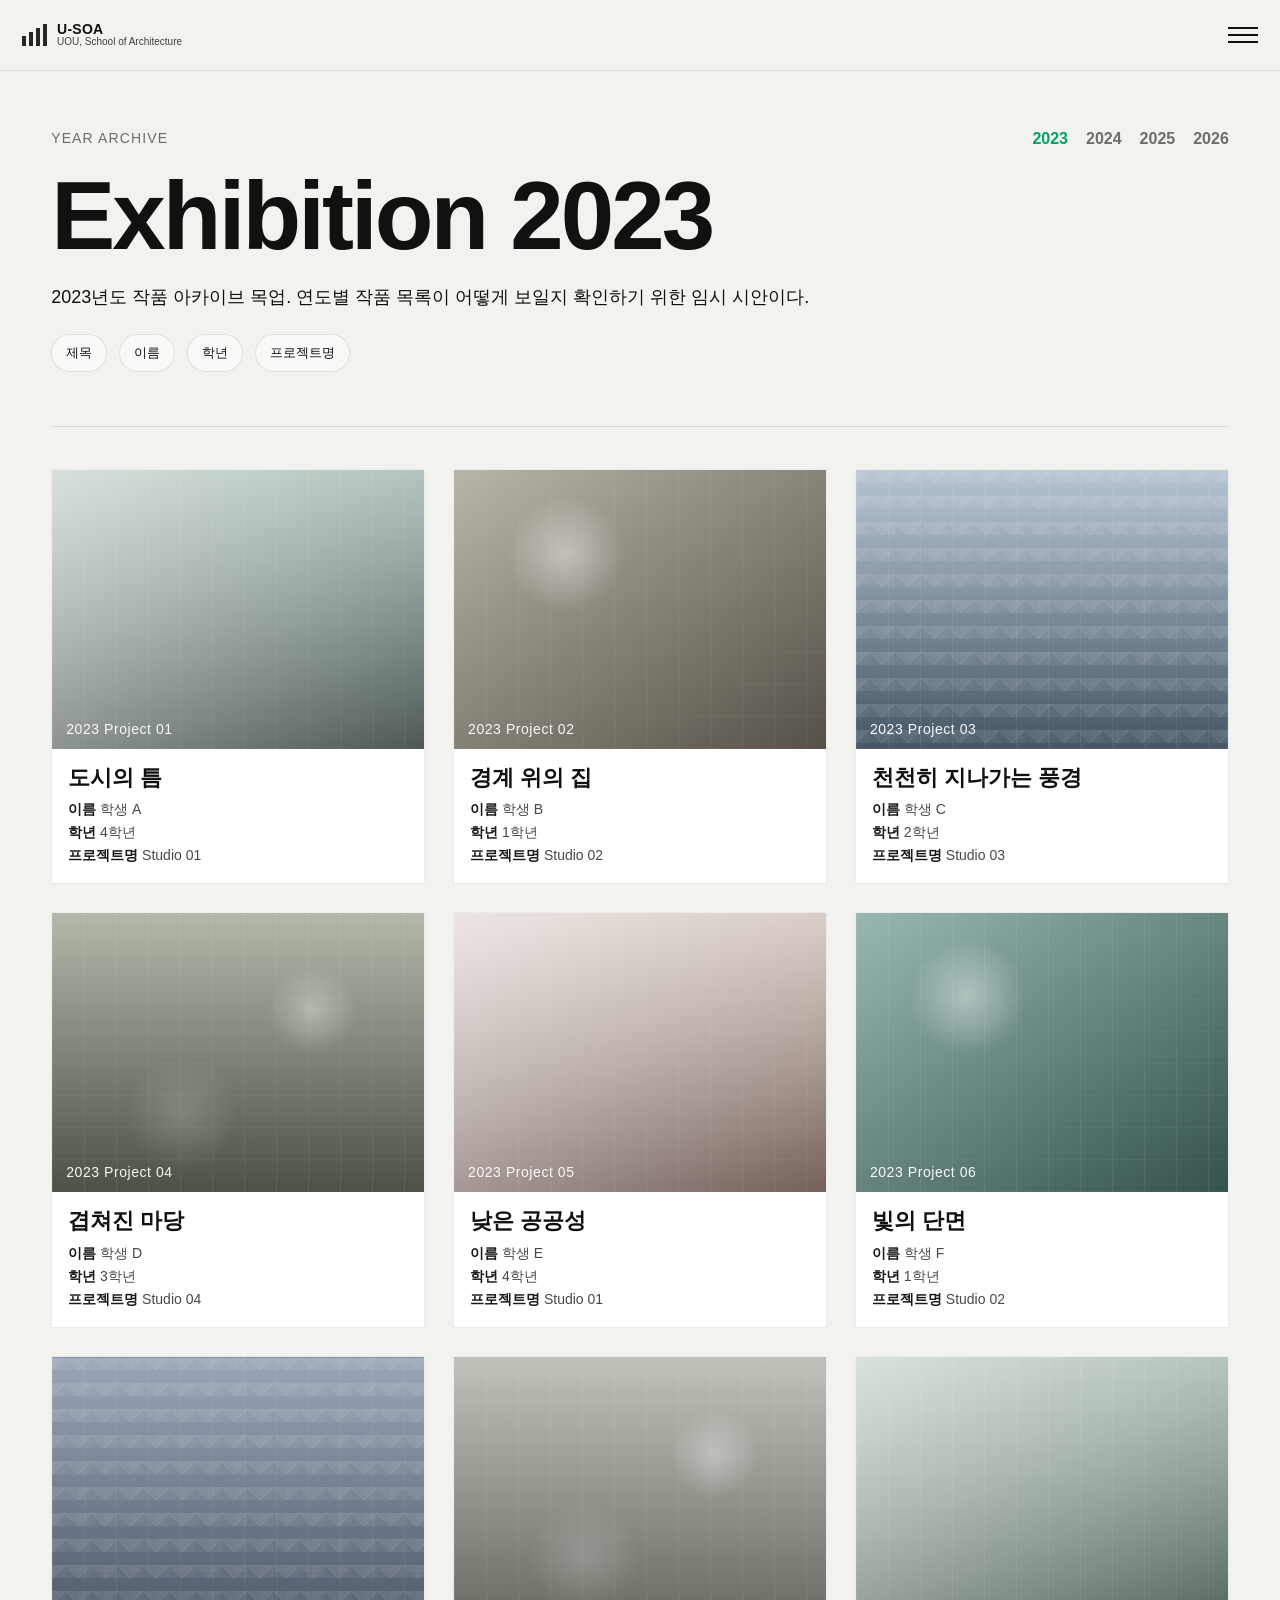
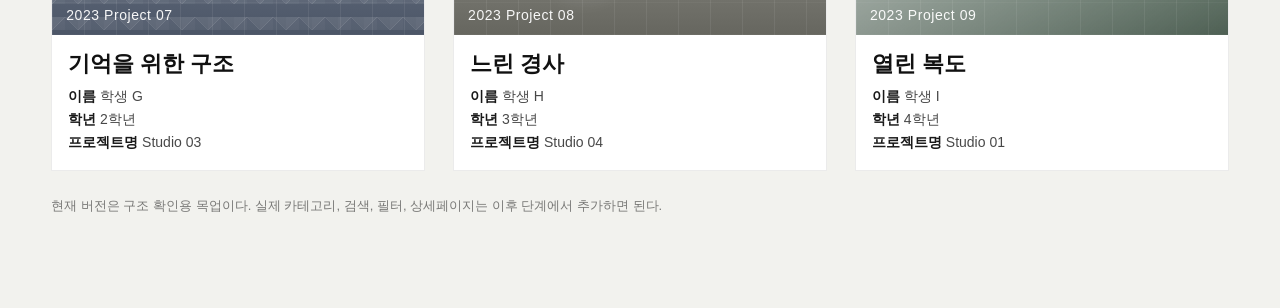
==== archive.html @ 6db90066 "Initial commit" ====
<!DOCTYPE html>
<html lang="ko">
<head>
  <meta charset="UTF-8" />
  <meta name="viewport" content="width=device-width, initial-scale=1.0" />
  <title>U-SOA Archive Year</title>
  <link rel="stylesheet" href="style.css" />
</head>
<body class="archive">
  <header class="site-header site-header--archive">
    <a class="brand brand-link" href="index.html" aria-label="메인 페이지로 이동">
  <div class="brand-mark" aria-hidden="true">
    <span></span><span></span><span></span><span></span>
  </div>
  <div class="brand-text">
    <div class="brand-title">U-SOA</div>
    <div class="brand-subtitle">UOU, School of Architecture</div>
  </div>
</a>

    <button class="menu-button" type="button" aria-label="menu">
      <span></span>
      <span></span>
      <span></span>
    </button>
  </header>

  <main class="archive-shell">
    <section class="archive-hero">
      <div class="archive-topline">
        <div class="archive-kicker">Year Archive</div>

        <nav class="archive-year-nav" aria-label="Year navigation">
          <a class="archive-year-link" data-year="2023" href="archive.html?year=2023">2023</a>
          <a class="archive-year-link" data-year="2024" href="archive.html?year=2024">2024</a>
          <a class="archive-year-link" data-year="2025" href="archive.html?year=2025">2025</a>
          <a class="archive-year-link" data-year="2026" href="archive.html?year=2026">2026</a>
        </nav>
      </div>

      <div>
        <h1 class="archive-title">Exhibition <span id="archive-year">2023</span></h1>
      </div>

      <p class="archive-description" id="archive-description">
        2023년도 작품 아카이브 목업. 연도별 작품 목록이 어떻게 보일지 확인하기 위한 임시 시안이다.
      </p>

      <div class="archive-meta-row">
        <span class="archive-chip">제목</span>
        <span class="archive-chip">이름</span>
        <span class="archive-chip">학년</span>
        <span class="archive-chip">프로젝트명</span>
      </div>
    </section>

    <section class="archive-grid-section">
      <div class="archive-grid" id="archive-grid"></div>
      <p class="archive-note">
        현재 버전은 구조 확인용 목업이다. 실제 카테고리, 검색, 필터, 상세페이지는 이후 단계에서 추가하면 된다.
      </p>
    </section>
  </main>

  <script src="script.js"></script>
</body>
</html>
---- style.css ----
:root {
  --bg-dark: #050505;
  --text-light: #f4f4f1;
  --text-muted: rgba(255, 255, 255, 0.75);
  --accent: #00a36b;
  --line-light: rgba(255, 255, 255, 0.12);
  --archive-bg: #f2f2ee;
  --archive-text: #111111;
  --archive-line: rgba(0, 0, 0, 0.1);
  --card-bg: #ffffff;
}

* {
  box-sizing: border-box;
}

html, body {
  margin: 0;
  padding: 0;
}

body {
  font-family:
    "Pretendard",
    "Noto Sans KR",
    "Apple SD Gothic Neo",
    "Malgun Gothic",
    "Segoe UI",
    Arial,
    sans-serif;
}

button,
a {
  font: inherit;
}

img {
  display: block;
  max-width: 100%;
}

/* -------------------- HOME -------------------- */

body.home {
  min-height: 100vh;
  background: var(--bg-dark);
  color: var(--text-light);
  position: relative;
  overflow: hidden;
}

.home-bg,
.home-overlay {
  position: fixed;
  inset: 0;
  pointer-events: none;
}

.home-bg {
  opacity: 0;
  transform: scale(1.03);
  transition:
    opacity 0.45s ease,
    transform 0.8s ease,
    background-image 0.45s ease;
  background-size: cover;
  background-position: center;
}

.home-overlay {
  background:
    linear-gradient(to bottom, rgba(0, 0, 0, 0.28), rgba(0, 0, 0, 0.5)),
    radial-gradient(circle at center, rgba(0, 0, 0, 0.08), rgba(0, 0, 0, 0.55));
}

body.home.bg-active .home-bg {
  opacity: 0.72;
  transform: scale(1);
}

body.home.bg-2023 .home-bg {
  background-image: url("2023.jpg");
}

body.home.bg-2024 .home-bg {
  background-image: url("2024.jpg");
}

body.home.bg-2025 .home-bg {
  background-image: url("2025.jpg");
}

body.home.bg-2026 .home-bg {
  background-image: url("2026.jpg");
}

.site-header {
  position: fixed;
  top: 0;
  left: 0;
  width: 100%;
  z-index: 20;
  padding: 18px 22px;
  display: flex;
  align-items: center;
  justify-content: space-between;
}

.site-header--home {
  color: var(--text-light);
}

.brand {
  display: flex;
  align-items: center;
  gap: 10px;
}

.brand-mark {
  display: flex;
  gap: 3px;
  align-items: flex-end;
  height: 22px;
}

.brand-mark span {
  width: 4px;
  background: currentColor;
  opacity: 0.9;
  display: block;
}

.brand-mark span:nth-child(1) { height: 10px; }
.brand-mark span:nth-child(2) { height: 14px; }
.brand-mark span:nth-child(3) { height: 18px; }
.brand-mark span:nth-child(4) { height: 22px; }

.brand-text {
  line-height: 1.05;
}

.brand-title {
  font-size: 14px;
  font-weight: 700;
  letter-spacing: 0.02em;
}

.brand-subtitle {
  font-size: 10px;
  opacity: 0.8;
}

.menu-button {
  width: 42px;
  height: 34px;
  background: transparent;
  border: 0;
  padding: 0;
  cursor: pointer;
  display: grid;
  align-content: center;
  gap: 5px;
}

.menu-button span {
  display: block;
  height: 2px;
  width: 30px;
  background: currentColor;
  margin-left: auto;
}

.home-main {
  min-height: 100vh;
  display: grid;
  place-items: center;
  padding: 120px 20px 120px;
  position: relative;
  z-index: 5;
}

.year-list {
  display: flex;
  flex-direction: column;
  align-items: center;
  gap: 18px;
}

.year-link {
  background: transparent;
  border: 0;
  color: var(--text-light);
  cursor: pointer;
  font-size: clamp(2rem, 5vw, 3rem);
  line-height: 0.95;
  padding: 0;
  transition:
    transform 0.28s ease,
    color 0.28s ease,
    opacity 0.28s ease,
    text-shadow 0.28s ease;
  transform-origin: center;
  opacity: 0.88;
}

.year-link:hover,
.year-link:focus-visible,
.year-link.active {
  color: var(--accent);
  transform: scale(1.55);
  opacity: 1;
  text-shadow: 0 0 24px rgba(0, 163, 107, 0.2);
  outline: none;
}

.home-footer {
  position: fixed;
  bottom: 16px;
  left: 50%;
  transform: translateX(-50%);
  text-align: center;
  z-index: 10;
  color: var(--text-light);
  font-size: 12px;
  line-height: 1.35;
  opacity: 0.92;
  padding: 0 20px;
}

/* -------------------- ARCHIVE -------------------- */

body.archive {
  min-height: 100vh;
  background: var(--archive-bg);
  color: var(--archive-text);
}

.site-header--archive {
  background: rgba(242, 242, 238, 0.92);
  backdrop-filter: blur(8px);
  border-bottom: 1px solid var(--archive-line);
  color: var(--archive-text);
}

.site-header--archive .menu-button span {
  background: var(--archive-text);
}

.archive-shell {
  width: min(1280px, 92vw);
  margin: 0 auto;
}

.archive-hero {
  padding-top: 130px;
  padding-bottom: 54px;
  display: grid;
  gap: 22px;
  border-bottom: 1px solid var(--archive-line);
}

.archive-topline {
  display: flex;
  align-items: flex-start;
  justify-content: space-between;
  gap: 24px;
  flex-wrap: wrap;
}

.archive-kicker {
  font-size: 14px;
  letter-spacing: 0.08em;
  text-transform: uppercase;
  color: rgba(0, 0, 0, 0.55);
}

.archive-year-nav {
  display: flex;
  flex-wrap: wrap;
  gap: 18px;
}

.archive-year-nav a {
  color: rgba(0, 0, 0, 0.55);
  text-decoration: none;
  font-size: 16px;
  font-weight: 600;
  transition: color 0.2s ease;
}

.archive-year-nav a:hover,
.archive-year-nav a:focus-visible,
.archive-year-nav a.is-current {
  color: var(--accent);
  outline: none;
}

.archive-title {
  font-size: clamp(3rem, 8vw, 6rem);
  line-height: 0.95;
  margin: 0;
  font-weight: 700;
  letter-spacing: -0.03em;
}

.archive-description {
  margin: 0;
  font-size: 18px;
  line-height: 1.6;
  max-width: 760px;
}

.archive-meta-row {
  display: flex;
  gap: 12px;
  flex-wrap: wrap;
}

.archive-chip {
  border: 1px solid var(--archive-line);
  padding: 9px 14px;
  border-radius: 999px;
  font-size: 13px;
  background: rgba(255, 255, 255, 0.55);
}

.archive-grid-section {
  padding: 42px 0 80px;
}

.archive-grid {
  display: grid;
  grid-template-columns: repeat(3, minmax(0, 1fr));
  gap: 28px;
}

.archive-card {
  background: var(--card-bg);
  border: 1px solid rgba(0, 0, 0, 0.08);
  transition:
    transform 0.25s ease,
    box-shadow 0.25s ease,
    border-color 0.25s ease;
}

.archive-card:hover {
  transform: translateY(-4px);
  box-shadow: 0 16px 32px rgba(0, 0, 0, 0.07);
  border-color: rgba(0, 0, 0, 0.14);
}

.card-thumb {
  aspect-ratio: 4 / 3;
  position: relative;
  overflow: hidden;
  background:
    linear-gradient(135deg, rgba(255,255,255,0.65), rgba(255,255,255,0.08)),
    linear-gradient(180deg, var(--thumb-soft), var(--thumb-dark));
}

.card-thumb::before {
  content: "";
  position: absolute;
  inset: 0;
  background:
    repeating-linear-gradient(
      90deg,
      rgba(255,255,255,0.14) 0px,
      rgba(255,255,255,0.14) 1px,
      transparent 1px,
      transparent 32px
    ),
    repeating-linear-gradient(
      0deg,
      rgba(255,255,255,0.08) 0px,
      rgba(255,255,255,0.08) 1px,
      transparent 1px,
      transparent 32px
    );
  opacity: 0.5;
}

.card-thumb::after {
  content: attr(data-label);
  position: absolute;
  left: 14px;
  bottom: 12px;
  font-size: 14px;
  color: rgba(255,255,255,0.95);
  letter-spacing: 0.04em;
}

.card-thumb.pattern-b {
  background:
    radial-gradient(circle at 30% 30%, rgba(255,255,255,0.4), transparent 18%),
    linear-gradient(145deg, var(--thumb-soft), var(--thumb-dark));
}

.card-thumb.pattern-c {
  background:
    linear-gradient(135deg, rgba(255,255,255,0.12) 25%, transparent 25%),
    linear-gradient(225deg, rgba(255,255,255,0.1) 25%, transparent 25%),
    linear-gradient(315deg, rgba(255,255,255,0.08) 25%, transparent 25%),
    linear-gradient(45deg, rgba(255,255,255,0.05) 25%, transparent 25%),
    linear-gradient(180deg, var(--thumb-soft), var(--thumb-dark));
  background-size: 26px 26px, 26px 26px, 26px 26px, 26px 26px, cover;
  background-position: 0 0, 0 0, 13px 13px, 13px 13px, center;
}

.card-thumb.pattern-d {
  background:
    radial-gradient(circle at 70% 35%, rgba(255,255,255,0.32), transparent 14%),
    radial-gradient(circle at 35% 72%, rgba(255,255,255,0.16), transparent 18%),
    linear-gradient(180deg, var(--thumb-soft), var(--thumb-dark));
}

.card-body {
  padding: 16px 16px 18px;
}

.card-title {
  margin: 0 0 10px;
  font-size: 22px;
  line-height: 1.2;
  font-weight: 700;
}

.card-meta {
  display: grid;
  gap: 5px;
  font-size: 14px;
  color: rgba(0, 0, 0, 0.72);
}

.card-meta span strong {
  font-weight: 700;
  color: rgba(0, 0, 0, 0.9);
}

.archive-note {
  margin-top: 26px;
  font-size: 13px;
  color: rgba(0, 0, 0, 0.5);
}

@media (max-width: 1100px) {
  .archive-grid {
    grid-template-columns: repeat(2, minmax(0, 1fr));
  }
}

@media (max-width: 720px) {
  .site-header {
    padding: 16px 14px;
  }

  .brand-title {
    font-size: 13px;
  }

  .brand-subtitle {
    font-size: 9px;
  }

  .year-link {
    font-size: clamp(1.8rem, 10vw, 2.8rem);
  }

  .year-list {
    gap: 16px;
  }

  .home-footer {
    font-size: 11px;
    bottom: 14px;
  }

  .archive-hero {
    padding-top: 112px;
    padding-bottom: 34px;
  }

  .archive-description {
    font-size: 16px;
  }

  .archive-grid {
    grid-template-columns: 1fr;
    gap: 20px;
  }

  .archive-year-nav {
    gap: 12px;
  }

  .archive-year-nav a {
    font-size: 15px;
  }
}

.site-header .brand-link,
.site-header .brand-link:visited,
.site-header .brand-link:hover,
.site-header .brand-link:active {
  color: inherit;
  text-decoration: none;
}

.site-header--archive .brand-link {
  color: var(--archive-text);
}

.site-header--archive .brand-link:hover,
.site-header--archive .brand-link:focus-visible {
  opacity: 0.9;
}
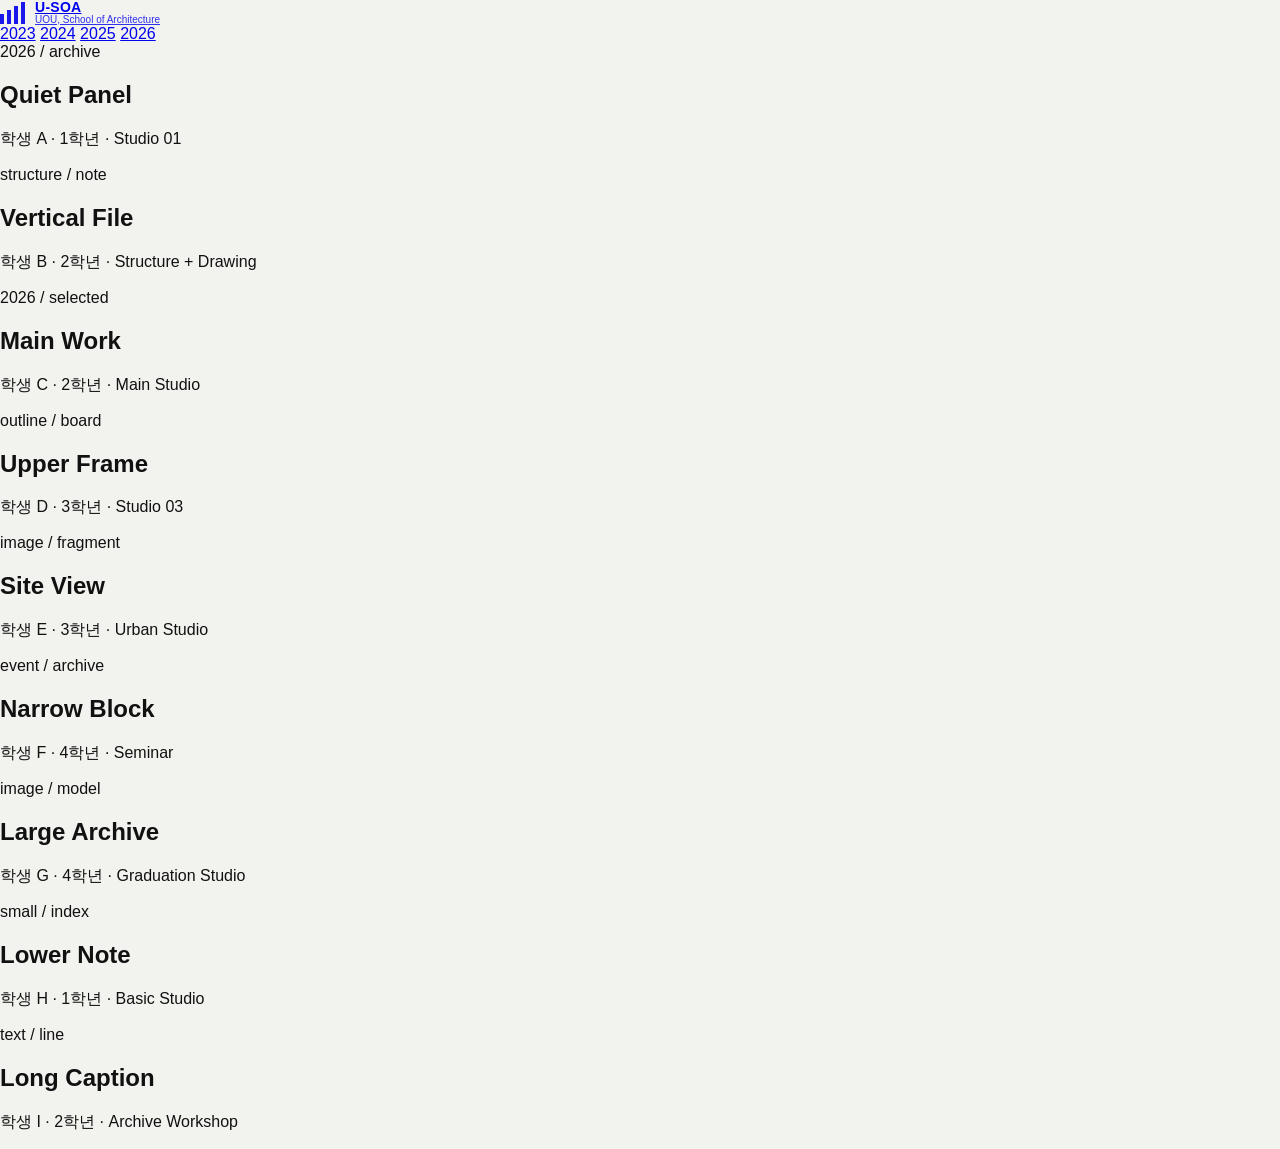
==== commit fd81aad0: "Update archive.html" ====
--- a/archive.html
+++ b/archive.html
@@ -3,62 +3,118 @@
 <head>
   <meta charset="UTF-8" />
   <meta name="viewport" content="width=device-width, initial-scale=1.0" />
-  <title>U-SOA Archive Year</title>
+  <title>U-SOA Archive Board</title>
   <link rel="stylesheet" href="style.css" />
 </head>
-<body class="archive">
-  <header class="site-header site-header--archive">
+<body class="archive archive-minimal">
+  <header class="minimal-topbar">
     <a class="brand brand-link" href="index.html" aria-label="메인 페이지로 이동">
-  <div class="brand-mark" aria-hidden="true">
-    <span></span><span></span><span></span><span></span>
-  </div>
-  <div class="brand-text">
-    <div class="brand-title">U-SOA</div>
-    <div class="brand-subtitle">UOU, School of Architecture</div>
-  </div>
-</a>
-
-    <button class="menu-button" type="button" aria-label="menu">
-      <span></span>
-      <span></span>
-      <span></span>
-    </button>
+      <div class="brand-mark" aria-hidden="true">
+        <span></span><span></span><span></span><span></span>
+      </div>
+      <div class="brand-text">
+        <div class="brand-title">U-SOA</div>
+        <div class="brand-subtitle">UOU, School of Architecture</div>
+      </div>
+    </a>
   </header>
 
-  <main class="archive-shell">
-    <section class="archive-hero">
-      <div class="archive-topline">
-        <div class="archive-kicker">Year Archive</div>
+  <main class="minimal-shell">
+    <aside class="year-rail" aria-label="년도 이동">
+      <a class="year-rail-link" data-year="2023" href="archive.html?year=2023">2023</a>
+      <a class="year-rail-link" data-year="2024" href="archive.html?year=2024">2024</a>
+      <a class="year-rail-link" data-year="2025" href="archive.html?year=2025">2025</a>
+      <a class="year-rail-link" data-year="2026" href="archive.html?year=2026">2026</a>
+    </aside>
 
-        <nav class="archive-year-nav" aria-label="Year navigation">
-          <a class="archive-year-link" data-year="2023" href="archive.html?year=2023">2023</a>
-          <a class="archive-year-link" data-year="2024" href="archive.html?year=2024">2024</a>
-          <a class="archive-year-link" data-year="2025" href="archive.html?year=2025">2025</a>
-          <a class="archive-year-link" data-year="2026" href="archive.html?year=2026">2026</a>
-        </nav>
-      </div>
+    <section class="tile-stage" id="tile-stage" aria-label="작품 아카이브 보드">
+      <article class="tile tile-a is-color" data-tile="a" tabindex="0" style="--tile-color:#d9ddd8;">
+        <div class="tile-inner">
+          <div class="tile-kicker"><span class="js-current-year">2026</span> / archive</div>
+          <h2 class="tile-title">Quiet Panel</h2>
+          <p class="tile-meta">학생 A · 1학년 · Studio 01</p>
+        </div>
+      </article>
 
-      <div>
-        <h1 class="archive-title">Exhibition <span id="archive-year">2023</span></h1>
-      </div>
+      <article class="tile tile-b is-color" data-tile="b" tabindex="0" style="--tile-color:#d1d7d0;">
+        <div class="tile-inner">
+          <div class="tile-kicker">structure / note</div>
+          <h2 class="tile-title">Vertical File</h2>
+          <p class="tile-meta">학생 B · 2학년 · Structure + Drawing</p>
+        </div>
+      </article>
 
-      <p class="archive-description" id="archive-description">
-        2023년도 작품 아카이브 목업. 연도별 작품 목록이 어떻게 보일지 확인하기 위한 임시 시안이다.
-      </p>
+      <article
+        class="tile tile-c is-image"
+        data-tile="c"
+        data-current-image="true"
+        tabindex="0"
+        style="--tile-image:url('2026.jpg'); --tile-color:#c9d1cb;"
+      >
+        <div class="tile-inner">
+          <div class="tile-kicker"><span class="js-current-year">2026</span> / selected</div>
+          <h2 class="tile-title">Main Work</h2>
+          <p class="tile-meta">학생 C · 2학년 · Main Studio</p>
+        </div>
+      </article>
 
-      <div class="archive-meta-row">
-        <span class="archive-chip">제목</span>
-        <span class="archive-chip">이름</span>
-        <span class="archive-chip">학년</span>
-        <span class="archive-chip">프로젝트명</span>
-      </div>
-    </section>
+      <article class="tile tile-d is-color" data-tile="d" tabindex="0" style="--tile-color:#d8d6cf;">
+        <div class="tile-inner">
+          <div class="tile-kicker">outline / board</div>
+          <h2 class="tile-title">Upper Frame</h2>
+          <p class="tile-meta">학생 D · 3학년 · Studio 03</p>
+        </div>
+      </article>
 
-    <section class="archive-grid-section">
-      <div class="archive-grid" id="archive-grid"></div>
-      <p class="archive-note">
-        현재 버전은 구조 확인용 목업이다. 실제 카테고리, 검색, 필터, 상세페이지는 이후 단계에서 추가하면 된다.
-      </p>
+      <article
+        class="tile tile-e is-image"
+        data-tile="e"
+        tabindex="0"
+        style="--tile-image:url('2024.jpg'); --tile-color:#c8d0d8;"
+      >
+        <div class="tile-inner">
+          <div class="tile-kicker">image / fragment</div>
+          <h2 class="tile-title">Site View</h2>
+          <p class="tile-meta">학생 E · 3학년 · Urban Studio</p>
+        </div>
+      </article>
+
+      <article class="tile tile-f is-color" data-tile="f" tabindex="0" style="--tile-color:#d4d8d2;">
+        <div class="tile-inner">
+          <div class="tile-kicker">event / archive</div>
+          <h2 class="tile-title">Narrow Block</h2>
+          <p class="tile-meta">학생 F · 4학년 · Seminar</p>
+        </div>
+      </article>
+
+      <article
+        class="tile tile-g is-image"
+        data-tile="g"
+        tabindex="0"
+        style="--tile-image:url('2025.jpg'); --tile-color:#c5cfd7;"
+      >
+        <div class="tile-inner">
+          <div class="tile-kicker">image / model</div>
+          <h2 class="tile-title">Large Archive</h2>
+          <p class="tile-meta">학생 G · 4학년 · Graduation Studio</p>
+        </div>
+      </article>
+
+      <article class="tile tile-h is-color" data-tile="h" tabindex="0" style="--tile-color:#dcd9d2;">
+        <div class="tile-inner">
+          <div class="tile-kicker">small / index</div>
+          <h2 class="tile-title">Lower Note</h2>
+          <p class="tile-meta">학생 H · 1학년 · Basic Studio</p>
+        </div>
+      </article>
+
+      <article class="tile tile-i is-color" data-tile="i" tabindex="0" style="--tile-color:#d7dbd6;">
+        <div class="tile-inner">
+          <div class="tile-kicker">text / line</div>
+          <h2 class="tile-title">Long Caption</h2>
+          <p class="tile-meta">학생 I · 2학년 · Archive Workshop</p>
+        </div>
+      </article>
     </section>
   </main>
 
--- a/style.css
+++ b/style.css
@@ -515,3 +515,205 @@
 .site-header--archive .brand-link:focus-visible {
   opacity: 0.9;
 }
+
+/* ---------- layered archive layout ---------- */
+
+.archive-grid {
+  display: grid;
+  grid-template-columns: repeat(12, minmax(0, 1fr));
+  grid-auto-rows: 64px;
+  gap: 18px;
+  align-items: stretch;
+}
+
+.stack-tile {
+  position: relative;
+  overflow: hidden;
+  border: 1px solid rgba(0, 0, 0, 0.08);
+  background: var(--tile-bg, #d9d9d9);
+  min-height: 120px;
+  padding: 18px;
+  display: flex;
+  transition:
+    transform 0.34s cubic-bezier(0.2, 0.8, 0.2, 1),
+    box-shadow 0.34s ease,
+    border-color 0.34s ease,
+    filter 0.34s ease;
+  will-change: transform;
+}
+
+.stack-tile:hover {
+  z-index: 5;
+  box-shadow: 0 22px 48px rgba(0, 0, 0, 0.12);
+  border-color: rgba(0, 0, 0, 0.16);
+  filter: saturate(1.02);
+}
+
+.stack-tile.is-color {
+  color: #111;
+}
+
+.stack-tile.is-color::before {
+  content: "";
+  position: absolute;
+  inset: 0;
+  background:
+    linear-gradient(135deg, rgba(255,255,255,0.18), transparent 45%),
+    repeating-linear-gradient(
+      90deg,
+      rgba(255,255,255,0.12) 0px,
+      rgba(255,255,255,0.12) 1px,
+      transparent 1px,
+      transparent 42px
+    );
+  opacity: 0.55;
+  pointer-events: none;
+}
+
+.stack-tile.is-image {
+  color: #fff;
+  background-image:
+    linear-gradient(to bottom, rgba(0,0,0,0.12), rgba(0,0,0,0.52)),
+    var(--tile-image);
+  background-size: cover;
+  background-position: center;
+  background-repeat: no-repeat;
+}
+
+.stack-tile.is-image::before {
+  content: "";
+  position: absolute;
+  inset: 0;
+  background:
+    linear-gradient(135deg, rgba(255,255,255,0.14), transparent 35%),
+    linear-gradient(to top, rgba(0,0,0,0.28), transparent 45%);
+  pointer-events: none;
+}
+
+.stack-inner {
+  position: relative;
+  z-index: 1;
+  display: flex;
+  flex-direction: column;
+  justify-content: space-between;
+  gap: 14px;
+  height: 100%;
+  max-width: 26ch;
+}
+
+.stack-kicker {
+  font-size: 12px;
+  letter-spacing: 0.08em;
+  text-transform: uppercase;
+  opacity: 0.72;
+}
+
+.stack-title {
+  margin: 0;
+  font-size: clamp(1.5rem, 3vw, 3.2rem);
+  line-height: 0.92;
+  font-weight: 700;
+  letter-spacing: -0.03em;
+}
+
+.stack-meta {
+  margin: 0;
+  font-size: 14px;
+  line-height: 1.5;
+  opacity: 0.88;
+}
+
+.stack-index {
+  position: absolute;
+  right: 14px;
+  bottom: 10px;
+  z-index: 1;
+  font-size: 12px;
+  letter-spacing: 0.08em;
+  opacity: 0.55;
+}
+
+/* size */
+
+.span-2 { grid-column: span 2; }
+.span-3 { grid-column: span 3; }
+.span-4 { grid-column: span 4; }
+.span-5 { grid-column: span 5; }
+.span-7 { grid-column: span 7; }
+
+.row-2 { grid-row: span 2; min-height: 128px; }
+.row-3 { grid-row: span 3; min-height: 210px; }
+.row-4 { grid-row: span 4; min-height: 290px; }
+
+/* directional hover */
+
+.expand-right {
+  transform-origin: left center;
+}
+
+.expand-left {
+  transform-origin: right center;
+}
+
+.expand-up {
+  transform-origin: center bottom;
+}
+
+.expand-down {
+  transform-origin: center top;
+}
+
+.expand-right:hover,
+.expand-left:hover {
+  transform: scaleX(1.08) scaleY(1.02);
+}
+
+.expand-up:hover,
+.expand-down:hover {
+  transform: scaleY(1.08) scaleX(1.02);
+}
+
+/* responsive */
+
+@media (max-width: 1200px) {
+  .archive-grid {
+    grid-template-columns: repeat(8, minmax(0, 1fr));
+    grid-auto-rows: 58px;
+  }
+
+  .span-7 { grid-column: span 8; }
+  .span-5 { grid-column: span 5; }
+  .span-4 { grid-column: span 4; }
+  .span-3 { grid-column: span 3; }
+  .span-2 { grid-column: span 2; }
+}
+
+@media (max-width: 720px) {
+  .archive-grid {
+    grid-template-columns: 1fr;
+    grid-auto-rows: auto;
+    gap: 14px;
+  }
+
+  .span-2,
+  .span-3,
+  .span-4,
+  .span-5,
+  .span-7 {
+    grid-column: span 1;
+  }
+
+  .row-2,
+  .row-3,
+  .row-4 {
+    grid-row: span 1;
+    min-height: 180px;
+  }
+
+  .expand-right:hover,
+  .expand-left:hover,
+  .expand-up:hover,
+  .expand-down:hover {
+    transform: scale(1.02);
+  }
+}
